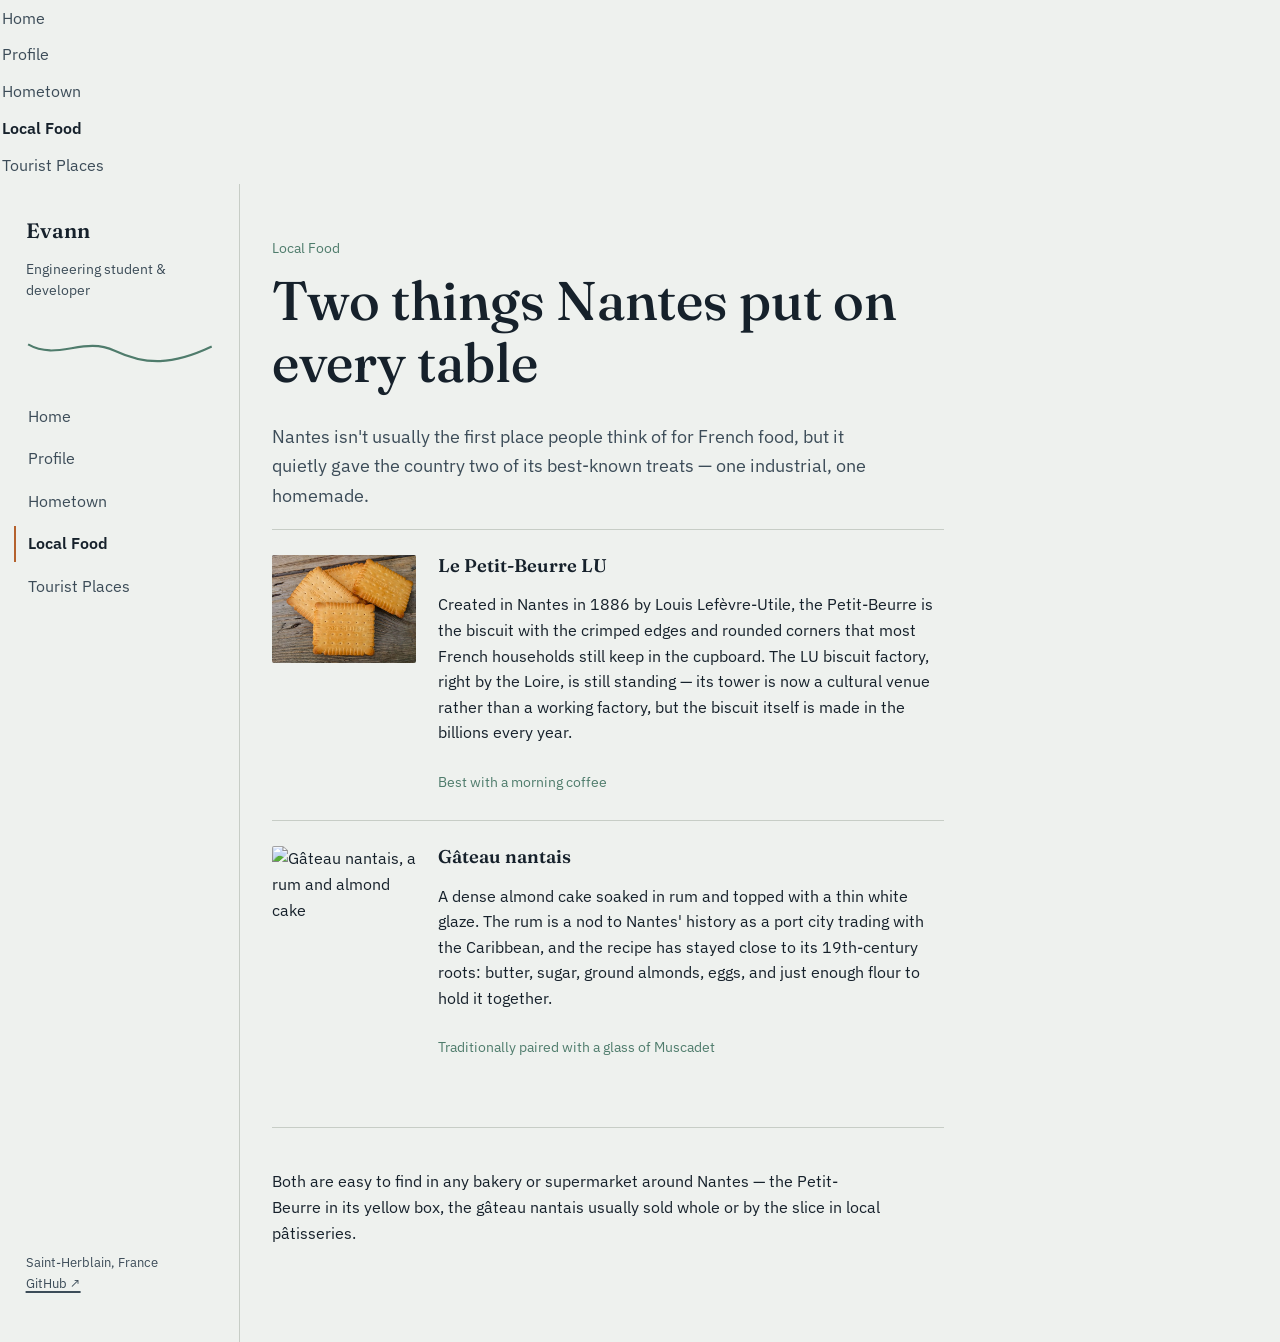
==== food/index.html @ 06f77990 "Quiz 1 site" ====
<!DOCTYPE html>
<html lang="en">
<head>
<meta charset="UTF-8">
<meta name="viewport" content="width=device-width, initial-scale=1.0">
<title>Evann — Local Food</title>
<link rel="preconnect" href="https://fonts.googleapis.com">
<link href="https://fonts.googleapis.com/css2?family=Fraunces:opsz,wght@9..144,500;9..144,600&family=IBM+Plex+Sans:wght@400;500;600&display=swap" rel="stylesheet">
<link rel="stylesheet" href="../assets/css/style.css">
</head>
<body>

<div class="topbar">
  <p class="brand">Evann</p>
  <button class="topbar-toggle" aria-expanded="false">Menu</button>
</div>
<nav class="mobile-nav" aria-label="Mobile navigation">
  <a class="nav-link" href="../index.html">Home</a>
  <a class="nav-link" href="../profile/index.html">Profile</a>
  <a class="nav-link" href="../hometown/index.html">Hometown</a>
  <a class="nav-link" href="index.html" aria-current="page">Local Food</a>
  <a class="nav-link" href="../tourist/index.html">Tourist Places</a>
</nav>

<div class="layout">
  <aside class="sidebar">
    <p class="brand">Evann</p>
    <p class="brand-role">Engineering student &amp; developer</p>

    <svg class="river-line" viewBox="0 0 180 34" aria-hidden="true">
      <path d="M2 10 C 30 26, 55 2, 85 16 S 140 30, 178 12" />
    </svg>

    <ul class="nav-list">
      <li><a class="nav-link" href="../index.html">Home</a></li>
      <li><a class="nav-link" href="../profile/index.html">Profile</a></li>
      <li><a class="nav-link" href="../hometown/index.html">Hometown</a></li>
      <li><a class="nav-link" href="index.html" aria-current="page">Local Food</a></li>
      <li><a class="nav-link" href="../tourist/index.html">Tourist Places</a></li>
    </ul>

    <p class="sidebar-foot">Saint-Herblain, France<br><a href="https://github.com/" target="_blank" rel="noopener">GitHub ↗</a></p>
  </aside>

  <main>
    <p class="eyebrow">Local Food</p>
    <h1>Two things Nantes put on every table</h1>
    <p class="lede">Nantes isn't usually the first place people think of for French food, but it quietly gave the country two of its best-known treats — one industrial, one homemade.</p>

    <div class="entry">
      <img src="../assets/img/food_petit_beurre.jpg" alt="Petit-Beurre LU biscuits">
      <div>
        <h3>Le Petit-Beurre LU</h3>
        <p>Created in Nantes in 1886 by Louis Lefèvre-Utile, the Petit-Beurre is the biscuit with the crimped edges and rounded corners that most French households still keep in the cupboard. The LU biscuit factory, right by the Loire, is still standing — its tower is now a cultural venue rather than a working factory, but the biscuit itself is made in the billions every year.</p>
        <span class="note">Best with a morning coffee</span>
      </div>
    </div>

    <div class="entry">
      <img src="../assets/img/food_gateau_nantais.jpg" alt="Gâteau nantais, a rum and almond cake">
      <div>
        <h3>Gâteau nantais</h3>
        <p>A dense almond cake soaked in rum and topped with a thin white glaze. The rum is a nod to Nantes' history as a port city trading with the Caribbean, and the recipe has stayed close to its 19th-century roots: butter, sugar, ground almonds, eggs, and just enough flour to hold it together.</p>
        <span class="note">Traditionally paired with a glass of Muscadet</span>
      </div>
    </div>

    <hr class="rule">
    <p>Both are easy to find in any bakery or supermarket around Nantes — the Petit-Beurre in its yellow box, the gâteau nantais usually sold whole or by the slice in local pâtisseries.</p>
  </main>
</div>

<script src="../assets/js/main.js"></script>
</body>
</html>
---- assets/css/style.css ----
/* =========================================================
   Design tokens
   Concept: a field dossier for a river city — Nantes is built
   where the Loire splits around its islands, and its landmark
   is a giant mechanical elephant grown out of an old shipyard.
   The palette leans on oxidised steel and river light rather
   than the usual warm-cream/terracotta default; the recurring
   line motif traces the actual river's course past the city.
   ========================================================= */

:root {
  --ink: #16212b;        /* deep slate, river at dusk */
  --ink-soft: #3c4c58;
  --paper: #eef1ee;       /* pale river mist */
  --paper-raised: #e2e7e1;
  --rust: #b5622e;        /* oxidised steel / the Grand Éléphant */
  --patina: #4f7c6c;      /* verdigris roofs of the Château */
  --line: #c7cdc6;
  --max-content: 42rem;
  --sidebar-w: 15rem;
}

@media (prefers-color-scheme: dark) {
  :root {
    --ink: #eef1ee;
    --ink-soft: #b7c2c7;
    --paper: #10171c;
    --paper-raised: #182027;
    --line: #2b363d;
  }
}

* { box-sizing: border-box; }

html { -webkit-text-size-adjust: 100%; }

body {
  margin: 0;
  background: var(--paper);
  color: var(--ink);
  font-family: "IBM Plex Sans", -apple-system, BlinkMacSystemFont, "Segoe UI", sans-serif;
  font-size: 1rem;
  line-height: 1.6;
}

h1, h2, h3, .brand {
  font-family: "Fraunces", Georgia, "Times New Roman", serif;
  font-weight: 600;
  line-height: 1.15;
  margin: 0 0 0.5em;
}

h1 { font-size: clamp(2.1rem, 4vw + 1rem, 3.4rem); font-weight: 500; }
h2 { font-size: 1.6rem; margin-top: 2.4em; }
h3 { font-size: 1.15rem; margin-top: 1.6em; }

p { max-width: 38rem; }
a { color: var(--rust); text-decoration-thickness: 1.5px; text-underline-offset: 3px; }
a:focus-visible, button:focus-visible, .nav-link:focus-visible {
  outline: 2px solid var(--patina);
  outline-offset: 3px;
}

img { max-width: 100%; display: block; border-radius: 2px; }

/* ---------- layout: fixed river-bank sidebar + reading column ---------- */

.layout {
  display: flex;
  min-height: 100vh;
}

.sidebar {
  width: var(--sidebar-w);
  flex-shrink: 0;
  padding: 2.2rem 1.6rem;
  border-right: 1px solid var(--line);
  display: flex;
  flex-direction: column;
}

.brand {
  font-size: 1.3rem;
  margin-bottom: 0.1em;
}
.brand-role {
  color: var(--ink-soft);
  font-size: 0.85rem;
  margin-bottom: 1.6rem;
}

.river-line { margin: 0.4rem 0 1.8rem; }
.river-line path {
  fill: none;
  stroke: var(--patina);
  stroke-width: 2;
}

.nav-list { list-style: none; margin: 0; padding: 0; }
.nav-list li + li { margin-top: 0.35rem; }

.nav-link {
  display: block;
  padding: 0.35rem 0;
  color: var(--ink-soft);
  text-decoration: none;
  border-left: 2px solid transparent;
  padding-left: 0.7rem;
  margin-left: -0.7rem;
}
.nav-link:hover { color: var(--ink); }
.nav-link[aria-current="page"] {
  color: var(--ink);
  border-left-color: var(--rust);
  font-weight: 600;
}

.sidebar-foot {
  margin-top: auto;
  padding-top: 1.6rem;
  font-size: 0.82rem;
  color: var(--ink-soft);
}
.sidebar-foot a { color: var(--ink-soft); }

/* mobile top bar */
.topbar { display: none; }

main {
  flex: 1;
  padding: 3.4rem 2rem 5rem;
  max-width: calc(var(--max-content) + 4rem);
}

.eyebrow {
  color: var(--patina);
  font-size: 0.85rem;
  margin: 0 0 0.6rem;
}

.lede {
  font-size: 1.15rem;
  color: var(--ink-soft);
}

/* a hairline rule used to close a section, never as decoration */
hr.rule {
  border: none;
  border-top: 1px solid var(--line);
  margin: 2.6rem 0;
}

/* dossier entries — used for Local Food & Tourist Places */
.entry {
  display: grid;
  grid-template-columns: 9rem 1fr;
  gap: 1.4rem;
  padding: 1.6rem 0;
  border-top: 1px solid var(--line);
  align-items: start;
}
.entry:last-child { border-bottom: 1px solid var(--line); }
.entry img { width: 100%; aspect-ratio: 4 / 3; object-fit: cover; }
.entry h3 { margin-top: 0; }
.entry .note {
  display: inline-block;
  margin-top: 0.6rem;
  font-size: 0.85rem;
  color: var(--patina);
}

/* profile: CV-style two column */
.cv-row {
  display: grid;
  grid-template-columns: 8rem 1fr;
  gap: 1.2rem;
  padding: 1rem 0;
  border-top: 1px solid var(--line);
}
.cv-row:last-child { border-bottom: 1px solid var(--line); }
.cv-row dt {
  font-size: 0.82rem;
  color: var(--ink-soft);
  letter-spacing: 0.01em;
}
.cv-row dd { margin: 0; }

.headshot {
  width: 9rem;
  height: 9rem;
  object-fit: cover;
  border-radius: 3px;
  float: right;
  margin: 0 0 1rem 1.6rem;
}

/* homepage hero */
.hero-links {
  display: flex;
  flex-wrap: wrap;
  gap: 0.8rem 1.6rem;
  margin-top: 2rem;
  padding: 0;
  list-style: none;
}
.hero-links a {
  color: var(--ink);
  font-weight: 600;
  text-decoration: none;
  border-bottom: 1.5px solid var(--rust);
  padding-bottom: 2px;
}

@media (max-width: 780px) {
  .layout { flex-direction: column; }
  .sidebar { display: none; }
  .topbar {
    display: flex;
    align-items: center;
    justify-content: space-between;
    padding: 1rem 1.2rem;
    border-bottom: 1px solid var(--line);
  }
  .topbar .brand { font-size: 1.05rem; margin: 0; }
  .topbar-toggle {
    background: none;
    border: 1px solid var(--line);
    border-radius: 4px;
    padding: 0.4rem 0.7rem;
    font: inherit;
    color: var(--ink);
  }
  .mobile-nav {
    display: none;
    flex-direction: column;
    padding: 0.4rem 1.2rem 1rem;
    border-bottom: 1px solid var(--line);
  }
  .mobile-nav.open { display: flex; }
  .mobile-nav .nav-link { padding: 0.55rem 0; margin-left: 0; }
  main { padding: 2.2rem 1.3rem 3.5rem; }
  .entry, .cv-row { grid-template-columns: 1fr; }
  .headshot { float: none; width: 8rem; height: 8rem; margin: 0 0 1rem; }
}

@media (prefers-reduced-motion: reduce) {
  * { animation: none !important; transition: none !important; }
}
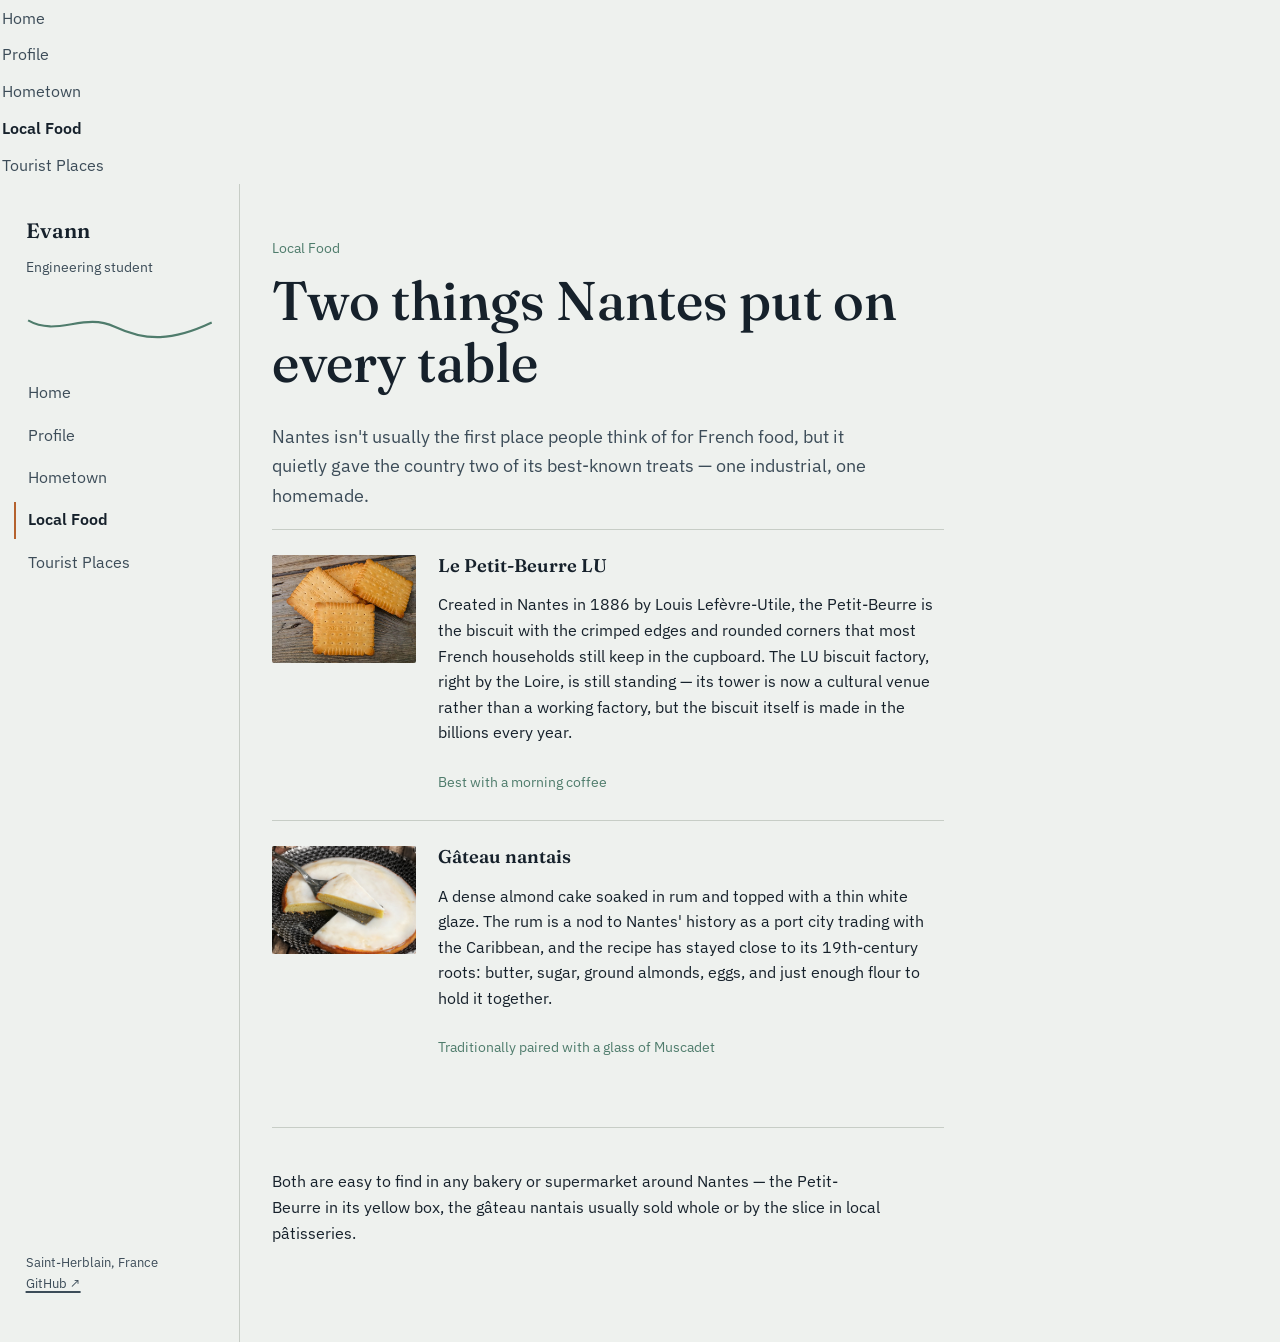
==== commit 8869b4f8: "Quiz 1 site changes 1" ====
--- a/food/index.html
+++ b/food/index.html
@@ -24,8 +24,10 @@
 
 <div class="layout">
   <aside class="sidebar">
-    <p class="brand">Evann</p>
-    <p class="brand-role">Engineering student &amp; developer</p>
+    <div class="sidebar-header">
+      <p class="brand">Evann</p>
+      <p class="brand-role">Engineering student</p>
+    </div>
 
     <svg class="river-line" viewBox="0 0 180 34" aria-hidden="true">
       <path d="M2 10 C 30 26, 55 2, 85 16 S 140 30, 178 12" />
@@ -57,7 +59,7 @@
     </div>
 
     <div class="entry">
-      <img src="../assets/img/food_gateau_nantais.jpg" alt="Gâteau nantais, a rum and almond cake">
+      <img src="../assets/img/food_gateau_nantais.jpeg" alt="Gâteau nantais, a rum and almond cake">
       <div>
         <h3>Gâteau nantais</h3>
         <p>A dense almond cake soaked in rum and topped with a thin white glaze. The rum is a nod to Nantes' history as a port city trading with the Caribbean, and the recipe has stayed close to its 19th-century roots: butter, sugar, ground almonds, eggs, and just enough flour to hold it together.</p>
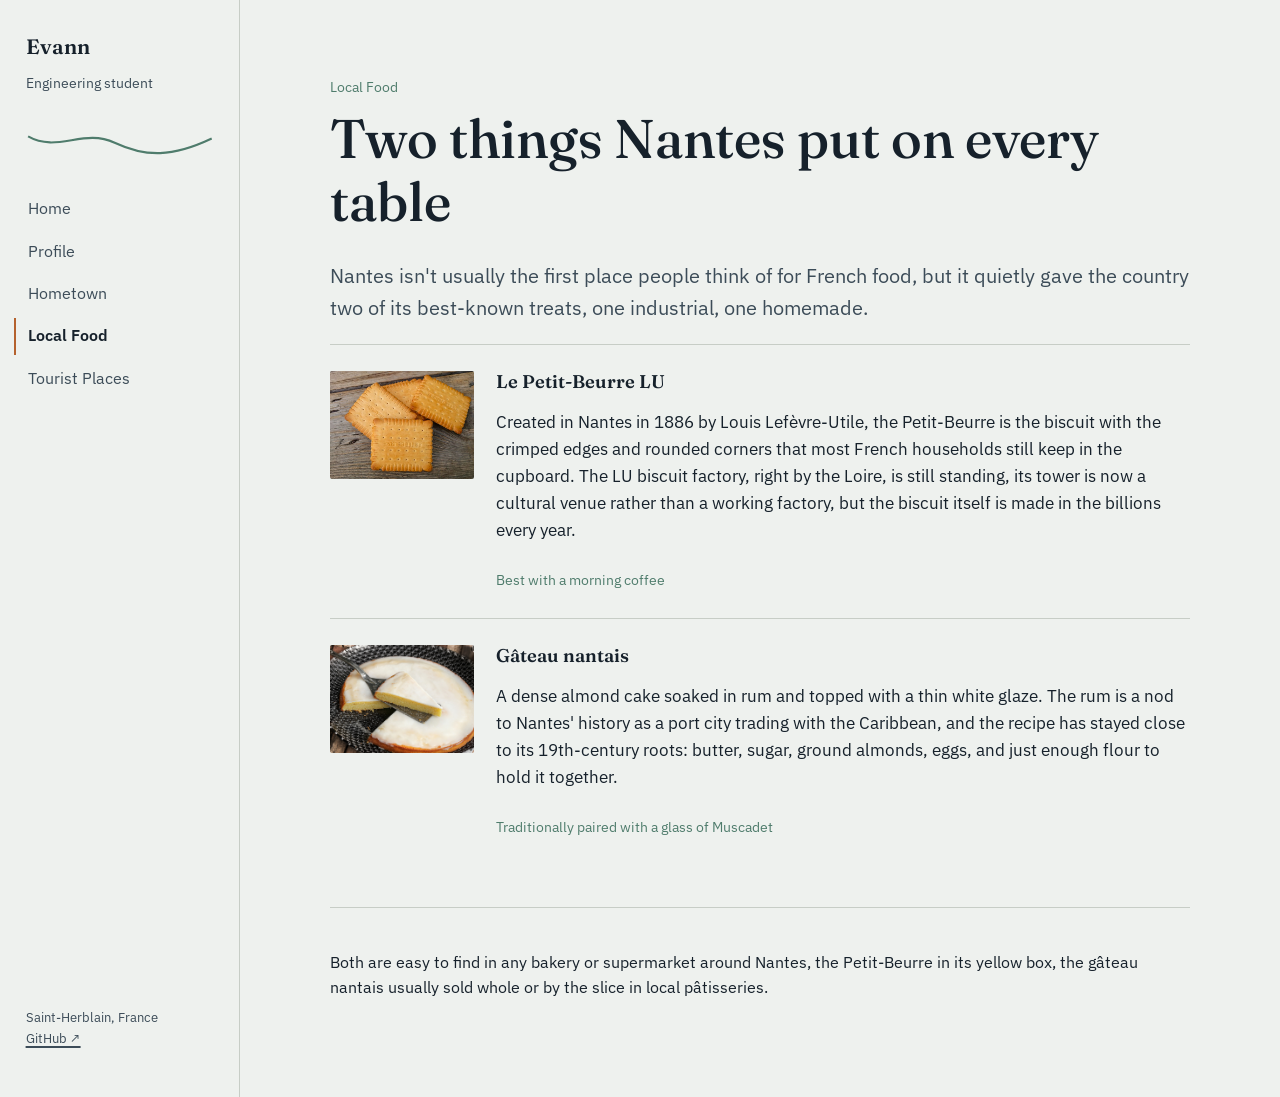
==== commit 91de35cf: "little style changes" ====
--- a/food/index.html
+++ b/food/index.html
@@ -3,7 +3,7 @@
 <head>
 <meta charset="UTF-8">
 <meta name="viewport" content="width=device-width, initial-scale=1.0">
-<title>Evann — Local Food</title>
+<title>Evann - Local Food</title>
 <link rel="preconnect" href="https://fonts.googleapis.com">
 <link href="https://fonts.googleapis.com/css2?family=Fraunces:opsz,wght@9..144,500;9..144,600&family=IBM+Plex+Sans:wght@400;500;600&display=swap" rel="stylesheet">
 <link rel="stylesheet" href="../assets/css/style.css">
@@ -47,13 +47,13 @@
   <main>
     <p class="eyebrow">Local Food</p>
     <h1>Two things Nantes put on every table</h1>
-    <p class="lede">Nantes isn't usually the first place people think of for French food, but it quietly gave the country two of its best-known treats — one industrial, one homemade.</p>
+    <p class="lede">Nantes isn't usually the first place people think of for French food, but it quietly gave the country two of its best-known treats, one industrial, one homemade.</p>
 
     <div class="entry">
       <img src="../assets/img/food_petit_beurre.jpg" alt="Petit-Beurre LU biscuits">
       <div>
         <h3>Le Petit-Beurre LU</h3>
-        <p>Created in Nantes in 1886 by Louis Lefèvre-Utile, the Petit-Beurre is the biscuit with the crimped edges and rounded corners that most French households still keep in the cupboard. The LU biscuit factory, right by the Loire, is still standing — its tower is now a cultural venue rather than a working factory, but the biscuit itself is made in the billions every year.</p>
+        <p>Created in Nantes in 1886 by Louis Lefèvre-Utile, the Petit-Beurre is the biscuit with the crimped edges and rounded corners that most French households still keep in the cupboard. The LU biscuit factory, right by the Loire, is still standing, its tower is now a cultural venue rather than a working factory, but the biscuit itself is made in the billions every year.</p>
         <span class="note">Best with a morning coffee</span>
       </div>
     </div>
@@ -68,7 +68,7 @@
     </div>
 
     <hr class="rule">
-    <p>Both are easy to find in any bakery or supermarket around Nantes — the Petit-Beurre in its yellow box, the gâteau nantais usually sold whole or by the slice in local pâtisseries.</p>
+    <p>Both are easy to find in any bakery or supermarket around Nantes, the Petit-Beurre in its yellow box, the gâteau nantais usually sold whole or by the slice in local pâtisseries.</p>
   </main>
 </div>
 
--- a/assets/css/style.css
+++ b/assets/css/style.css
@@ -1,13 +1,3 @@
-/* =========================================================
-   Design tokens
-   Concept: a field dossier for a river city — Nantes is built
-   where the Loire splits around its islands, and its landmark
-   is a giant mechanical elephant grown out of an old shipyard.
-   The palette leans on oxidised steel and river light rather
-   than the usual warm-cream/terracotta default; the recurring
-   line motif traces the actual river's course past the city.
-   ========================================================= */
-
 :root {
   --ink: #16212b;        /* deep slate, river at dusk */
   --ink-soft: #3c4c58;
@@ -16,7 +6,6 @@
   --rust: #b5622e;        /* oxidised steel / the Grand Éléphant */
   --patina: #4f7c6c;      /* verdigris roofs of the Château */
   --line: #c7cdc6;
-  --max-content: 42rem;
   --sidebar-w: 15rem;
 }
 
@@ -125,11 +114,12 @@
 
 /* mobile top bar */
 .topbar { display: none; }
+.mobile-nav { display: none; }
 
 main {
   flex: 1;
-  padding: 3.4rem 2rem 5rem;
-  max-width: calc(var(--max-content) + 4rem);
+  min-width: 0;
+  padding: clamp(3.4rem, 6vw, 6rem) clamp(2rem, 7vw, 8rem) 5rem;
 }
 
 .eyebrow {
@@ -150,7 +140,7 @@
   margin: 2.6rem 0;
 }
 
-/* dossier entries — used for Local Food & Tourist Places */
+/* dossier entries - used for Local Food & Tourist Places */
 .entry {
   display: grid;
   grid-template-columns: 9rem 1fr;
@@ -209,6 +199,19 @@
   text-decoration: none;
   border-bottom: 1.5px solid var(--rust);
   padding-bottom: 2px;
+}
+
+@media (min-width: 781px) {
+  main > p:not(.eyebrow) { max-width: 60rem; }
+  .lede {
+    max-width: 54rem;
+    font-size: 1.25rem;
+  }
+  .entry > div p {
+    max-width: none;
+    font-size: 1.08rem;
+    line-height: 1.55;
+  }
 }
 
 @media (max-width: 780px) {
